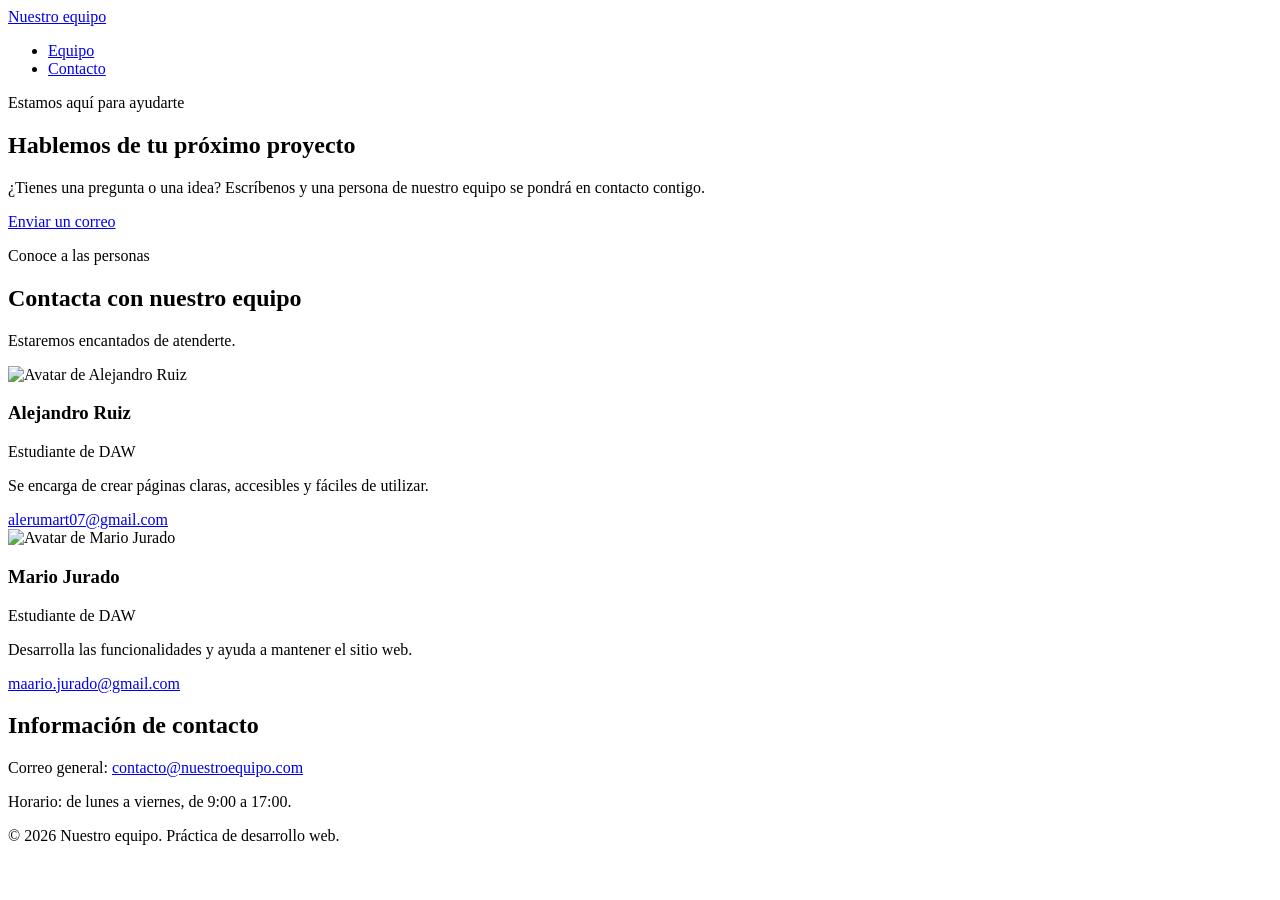
==== index.html @ 4a8a482b "feat: crea estructura de pagina de contacto" ====
<!DOCTYPE html>
<html lang="es">
<head>
    <meta charset="UTF-8">
    <meta name="viewport" content="width=device-width, initial-scale=1.0">
    <meta name="description" content="Página de contacto del equipo de desarrollo web.">
    <title>Contacto | Nuestro equipo</title>
    <link rel="stylesheet" href="css/styles.css">
</head>
<body>
    <header class="site-header">
        <nav class="navbar" aria-label="Navegación principal">
            <a class="logo" href="index.html">Nuestro equipo</a>

            <ul class="nav-links">
                <li><a href="#equipo">Equipo</a></li>
                <li><a href="#contacto">Contacto</a></li>
            </ul>
        </nav>
    </header>

    <main>
        <section class="hero" id="contacto">
            <div class="hero-content">
                <p class="eyebrow">Estamos aquí para ayudarte</p>
                <h1>Hablemos de tu próximo proyecto</h1>
                <p>
                    ¿Tienes una pregunta o una idea? Escríbenos y una persona
                    de nuestro equipo se pondrá en contacto contigo.
                </p>
                <a class="button" href="mailto:contacto@nuestroequipo.com">
                    Enviar un correo
                </a>
            </div>
        </section>

        <section class="team-section" id="equipo">
            <div class="section-heading">
                <p class="eyebrow">Conoce a las personas</p>
                <h2>Contacta con nuestro equipo</h2>
                <p>Estaremos encantados de atenderte.</p>
            </div>

            <div class="team-grid">
                <article class="team-card">
                    <img
                        src="img/foto_perfil1.svg"
                        alt="Avatar de Alejandro Ruiz"
                        class="profile-photo"
                    >
                    <div class="card-content">
                        <h3>Alejandro Ruiz</h3>
                        <p class="role">Estudiante de DAW</p>
                        <p>
                            Se encarga de crear páginas claras, accesibles
                            y fáciles de utilizar.
                        </p>
                        <a href="mailto:alerumart07@gmail.com">
                            alerumart07@gmail.com
                        </a>
                    </div>
                </article>

                <article class="team-card">
                    <img
                        src="img/foto_perfil2.svg"
                        alt="Avatar de Mario Jurado"
                        class="profile-photo"
                    >
                    <div class="card-content">
                        <h3>Mario Jurado</h3>
                        <p class="role">Estudiante de DAW</p>
                        <p>
                            Desarrolla las funcionalidades y ayuda a mantener
                            el sitio web.
                        </p>
                        <a href="mailto:maario.jurado@gmail.com">
                            maario.jurado@gmail.com
                        </a>
                    </div>
                </article>
            </div>
        </section>

        <section class="contact-info">
            <h2>Información de contacto</h2>
            <p>
                Correo general:
                <a href="mailto:contacto@nuestroequipo.com">
                    contacto@nuestroequipo.com
                </a>
            </p>
            <p>Horario: de lunes a viernes, de 9:00 a 17:00.</p>
        </section>
    </main>

    <footer class="site-footer">
        <p>&copy; 2026 Nuestro equipo. Práctica de desarrollo web.</p>
    </footer>
</body>
</html>
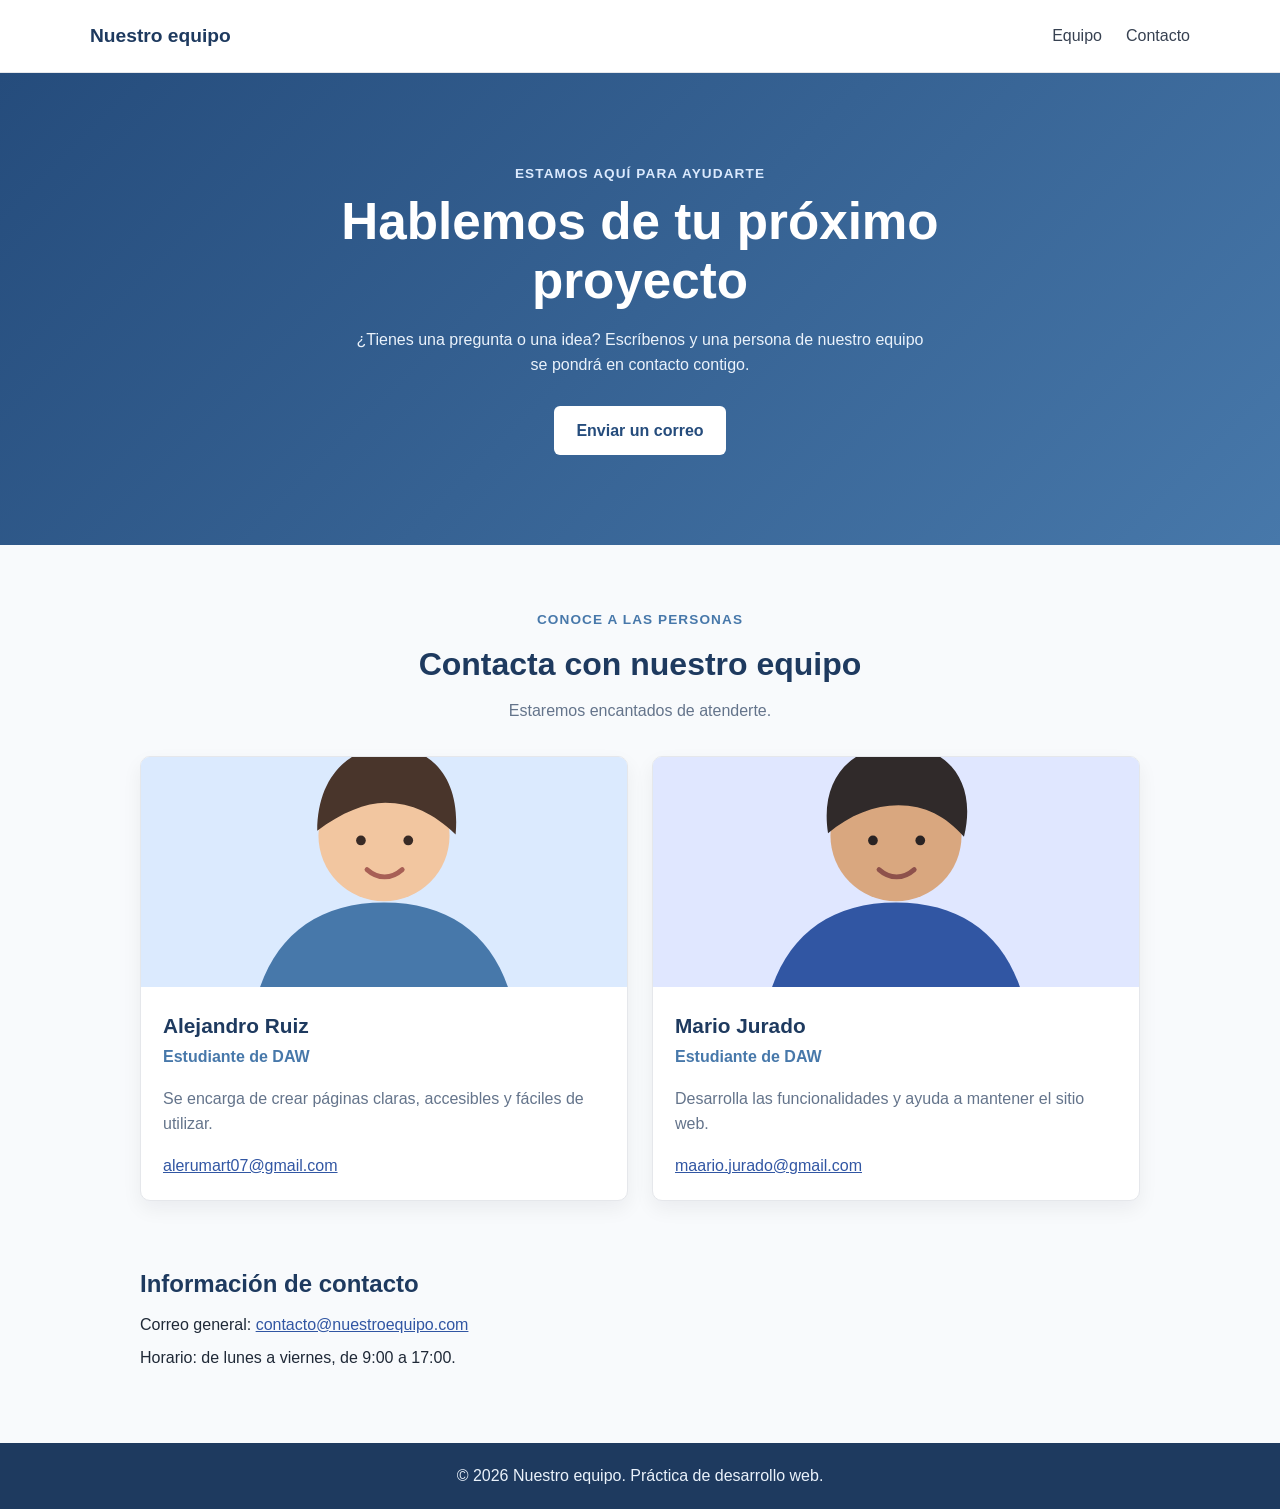
==== commit d983015b: "fix: corrige la ruta de la hoja de estilos" ====
--- a/index.html
+++ b/index.html
@@ -5,7 +5,7 @@
     <meta name="viewport" content="width=device-width, initial-scale=1.0">
     <meta name="description" content="Página de contacto del equipo de desarrollo web.">
     <title>Contacto | Nuestro equipo</title>
-    <link rel="stylesheet" href="css/styles.css">
+    <link rel="stylesheet" href="css/style.css">
 </head>
 <body>
     <header class="site-header">
--- a/css/style.css
+++ b/css/style.css
@@ -0,0 +1,238 @@
+/* Estilos generales */
+* {
+    box-sizing: border-box;
+}
+
+html {
+    scroll-behavior: smooth;
+}
+
+body {
+    margin: 0;
+    font-family: Arial, Helvetica, sans-serif;
+    color: #1f2937;
+    background-color: #f8fafc;
+    line-height: 1.6;
+}
+
+a {
+    color: #3156a3;
+}
+
+a:hover {
+    color: #203b78;
+}
+
+/* Cabecera y navegación */
+.site-header {
+    background-color: #ffffff;
+    border-bottom: 1px solid #e5e7eb;
+}
+
+.navbar {
+    width: min(1100px, 90%);
+    min-height: 72px;
+    margin: 0 auto;
+    display: flex;
+    align-items: center;
+    justify-content: space-between;
+    gap: 24px;
+}
+
+.logo {
+    color: #1e3a5f;
+    font-size: 1.2rem;
+    font-weight: bold;
+    text-decoration: none;
+}
+
+.nav-links {
+    display: flex;
+    gap: 24px;
+    margin: 0;
+    padding: 0;
+    list-style: none;
+}
+
+.nav-links a {
+    color: #374151;
+    text-decoration: none;
+}
+
+.nav-links a:hover {
+    text-decoration: underline;
+}
+
+/* Portada */
+.hero {
+    padding: 90px 5%;
+    color: #ffffff;
+    text-align: center;
+    background: linear-gradient(135deg, #254c7c, #4778aa);
+}
+
+.hero-content {
+    max-width: 720px;
+    margin: 0 auto;
+}
+
+.eyebrow {
+    margin: 0 0 8px;
+    color: #4778aa;
+    font-size: 0.85rem;
+    font-weight: bold;
+    letter-spacing: 0.08em;
+    text-transform: uppercase;
+}
+
+.hero .eyebrow {
+    color: #dbeafe;
+}
+
+.hero h1 {
+    margin: 0 0 16px;
+    font-size: clamp(2rem, 5vw, 3.2rem);
+    line-height: 1.15;
+}
+
+.hero-content > p:not(.eyebrow) {
+    max-width: 580px;
+    margin: 0 auto 28px;
+    color: #eaf2fb;
+}
+
+.button {
+    display: inline-block;
+    padding: 12px 22px;
+    border-radius: 6px;
+    color: #254c7c;
+    background-color: #ffffff;
+    font-weight: bold;
+    text-decoration: none;
+}
+
+.button:hover {
+    color: #1e3a5f;
+    background-color: #eaf2fb;
+}
+
+/* Sección del equipo */
+.team-section,
+.contact-info {
+    width: min(1000px, 90%);
+    margin: 0 auto;
+    padding: 64px 0;
+}
+
+.section-heading {
+    margin-bottom: 32px;
+    text-align: center;
+}
+
+.section-heading h2,
+.contact-info h2 {
+    margin: 0 0 8px;
+    color: #1e3a5f;
+    font-size: 2rem;
+}
+
+.section-heading > p:last-child {
+    margin: 0;
+    color: #64748b;
+}
+
+.team-grid {
+    display: grid;
+    grid-template-columns: repeat(2, minmax(0, 1fr));
+    gap: 24px;
+}
+
+.team-card {
+    overflow: hidden;
+    border: 1px solid #e5e7eb;
+    border-radius: 10px;
+    background-color: #ffffff;
+    box-shadow: 0 8px 20px rgb(15 23 42 / 6%);
+}
+
+.profile-photo {
+    display: block;
+    width: 100%;
+    height: 230px;
+    object-fit: cover;
+    background-color: #dbeafe;
+}
+
+.card-content {
+    padding: 22px;
+}
+
+.card-content h3 {
+    margin: 0;
+    color: #1e3a5f;
+    font-size: 1.3rem;
+}
+
+.role {
+    margin: 2px 0 12px;
+    color: #4778aa;
+    font-weight: bold;
+}
+
+.card-content p:not(.role) {
+    color: #64748b;
+}
+
+.card-content a {
+    overflow-wrap: anywhere;
+}
+
+/* Información y pie de página */
+.contact-info {
+    padding-top: 0;
+}
+
+.contact-info h2 {
+    font-size: 1.5rem;
+}
+
+.contact-info p {
+    margin: 8px 0;
+}
+
+.site-footer {
+    padding: 20px 5%;
+    color: #eaf2fb;
+    background-color: #1e3a5f;
+    text-align: center;
+}
+
+.site-footer p {
+    margin: 0;
+}
+
+/* Diseño para pantallas pequeñas */
+@media (max-width: 650px) {
+    .navbar {
+        align-items: flex-start;
+        flex-direction: column;
+        justify-content: center;
+        padding: 14px 0;
+    }
+
+    .nav-links {
+        gap: 16px;
+    }
+
+    .hero {
+        padding: 64px 6%;
+    }
+
+    .team-grid {
+        grid-template-columns: 1fr;
+    }
+
+    .profile-photo {
+        height: 250px;
+    }
+}
